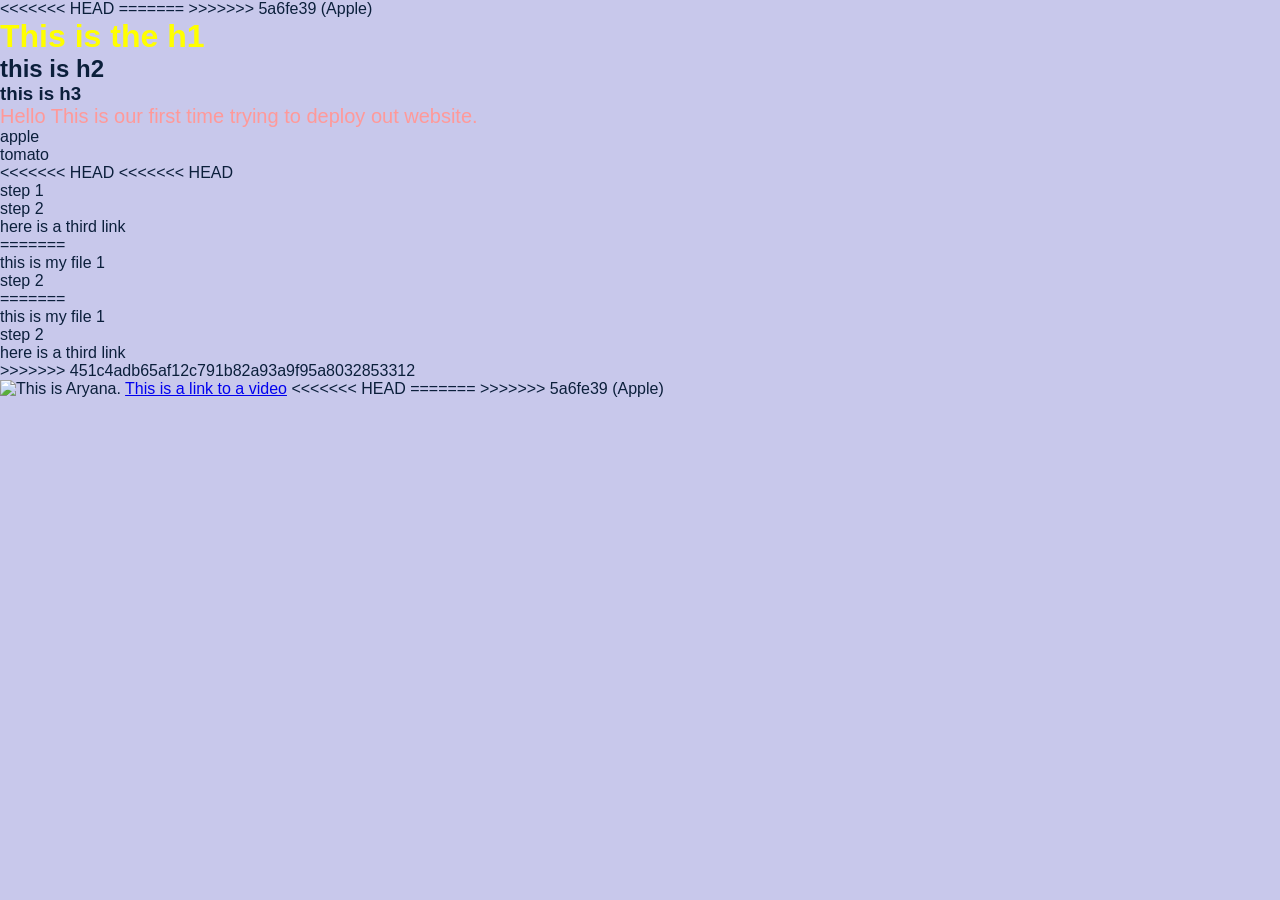
==== index.html @ cd694039 "Merge branch 'index-khatira' of https://github.com/GU-org/web-dev-cohort-2025 into index-khatira" ====
<<<<<<< HEAD
<!DOCTYPE html>
<html lang="en">
<head>
    <meta charset="UTF-8">
    <title>Afghanistan Tourism</title>

    <style>
        * {
            margin: 0;
            padding: 0;
            box-sizing: border-box;
        }

        body {
            font-family: Arial, sans-serif;
            background-color: #F3ECDC;
            color: #0B1F3B;
        }

        /* ---------- NAVBAR ---------- */
        nav {
            position: absolute;
            top: 20px;
            right: 40px;
        }

        nav a {
            color: #FFFFFF;
            text-decoration: none;
            margin-left: 20px;
            font-size: 14px;
        }

        nav a:hover {
            color: #6FD1C7;
        }

        /* ---------- HERO ---------- */
        .hero {
            height: 55vh;
            background: linear-gradient(
                rgba(11, 31, 59, 0.55),
                rgba(11, 31, 59, 0.55)
            ),
            url("images/afghanistan-hero.jpg") center/cover no-repeat;
            display: flex;
            align-items: center;
            justify-content: center;
            text-align: center;
            color: #FFFFFF;
        }

        .hero h1 {
            font-size: 42px;
            margin-bottom: 10px;
        }

        .hero p {
            font-size: 16px;
            max-width: 600px;
            margin: 0 auto 25px;
            color: #F3ECDC;
        }

        .hero a {
            background-color: #1F6AE1;
            color: #FFFFFF;
            padding: 12px 32px;
            border-radius: 6px;
            text-decoration: none;
            font-size: 14px;
        }

        .hero a:hover {
            background-color: #0B1F3B;
        }

        /* ---------- SECTION ---------- */
        section {
            padding: 70px 40px;
            text-align: center;
            background-color: #FFFFFF;
        }

        section h2 {
            font-size: 28px;
            color: #1F6AE1;
            margin-bottom: 10px;
        }

        section p {
            font-size: 14px;
            color: #6B7280;
            margin-bottom: 40px;
        }

        /* ---------- GRID ---------- */
        .grid {
            display: grid;
            grid-template-columns: repeat(auto-fit, minmax(250px, 1fr));
            gap: 25px;
            max-width: 1100px;
            margin: auto;
        }

        .card {
            background-color: #FFFFFF;
            border-radius: 12px;
            overflow: hidden;
            box-shadow: 0 8px 20px rgba(0,0,0,0.08);
        }

        .card img {
            width: 100%;
            height: 180px;
            object-fit: cover;
        }

        .card-content {
            padding: 18px;
            text-align: left;
        }

        .card-content h3 {
            font-size: 18px;
            color: #1F6AE1;
            margin-bottom: 8px;
        }

        .card-content p {
            font-size: 13px;
            color: #6B7280;
            margin-bottom: 15px;
        }

        .card-content a {
            display: inline-block;
            background-color: #2FA36B;
            color: #FFFFFF;
            padding: 8px 16px;
            border-radius: 5px;
            font-size: 13px;
            text-decoration: none;
        }

        .card-content a:hover {
            background-color: #FF6B5A;
        }

        /* ---------- CTA ---------- */
        .cta {
            background: linear-gradient(
                rgba(31, 106, 225, 0.9),
                rgba(31, 106, 225, 0.9)
            ),
            url("images/footer-bg.jpg") center/cover no-repeat;
            padding: 80px 20px;
            text-align: center;
            color: #FFFFFF;
        }

        .cta h2 {
            font-size: 30px;
            margin-bottom: 10px;
        }

        .cta p {
            font-size: 14px;
            margin-bottom: 25px;
            color: #F3ECDC;
        }

        .cta a {
            background-color: #FF6B5A;
            color: #FFFFFF;
            padding: 12px 34px;
            border-radius: 6px;
            text-decoration: none;
            font-size: 14px;
        }

        .cta a:hover {
            background-color: #2FA36B;
        }
    </style>
=======
<html lang="en">
<head>
    <meta charset="UTF-8">
    <meta name="viewport" content="width=device-width, initial-scale=1.0">
    <title>WebDev</title>
    <link rel="stylesheet" href="Style.css"> 
    <style>body{background-color: rgb(200, 200, 235);} </style> 
    
>>>>>>> 5a6fe39 (Apple)
</head>
<body>
    <h1>This is the h1</h1>
    <h2>this is h2</h2>
    <h3>this is h3</h3>
    <p style="color: #ff9999; font-size: 20px;">Hello This is our first time trying to deploy out website.</p>
    
    <ul>
        <li>apple       </li>
        <li>tomato       </li>

    </ul>


    <ol>
<<<<<<< HEAD
<<<<<<< HEAD
        <li>step 1</li>
        <li>step 2</li>
        <li>here is a third link</li>
=======
        <li>this is my file 1</li>
        <li>step 2</li>
=======
        <li>this is my file 1</li>
        <li>step 2</li>
        <li>here is a third link</li>
>>>>>>> 451c4adb65af12c791b82a93a9f95a8032853312

    </ol>

    <img src="IMG/download.jpg" alt="This is Aryana.">

    <a href="https://www.youtube.com/watch?v=o_A2ki_PJy8">This is a link to a video</a>



</body>
<<<<<<< HEAD
</html>
=======
</html>
>>>>>>> 5a6fe39 (Apple)
---- Style.css ----
h1{color: yellow;}
body{background-color: rgb(39, 136, 39);}
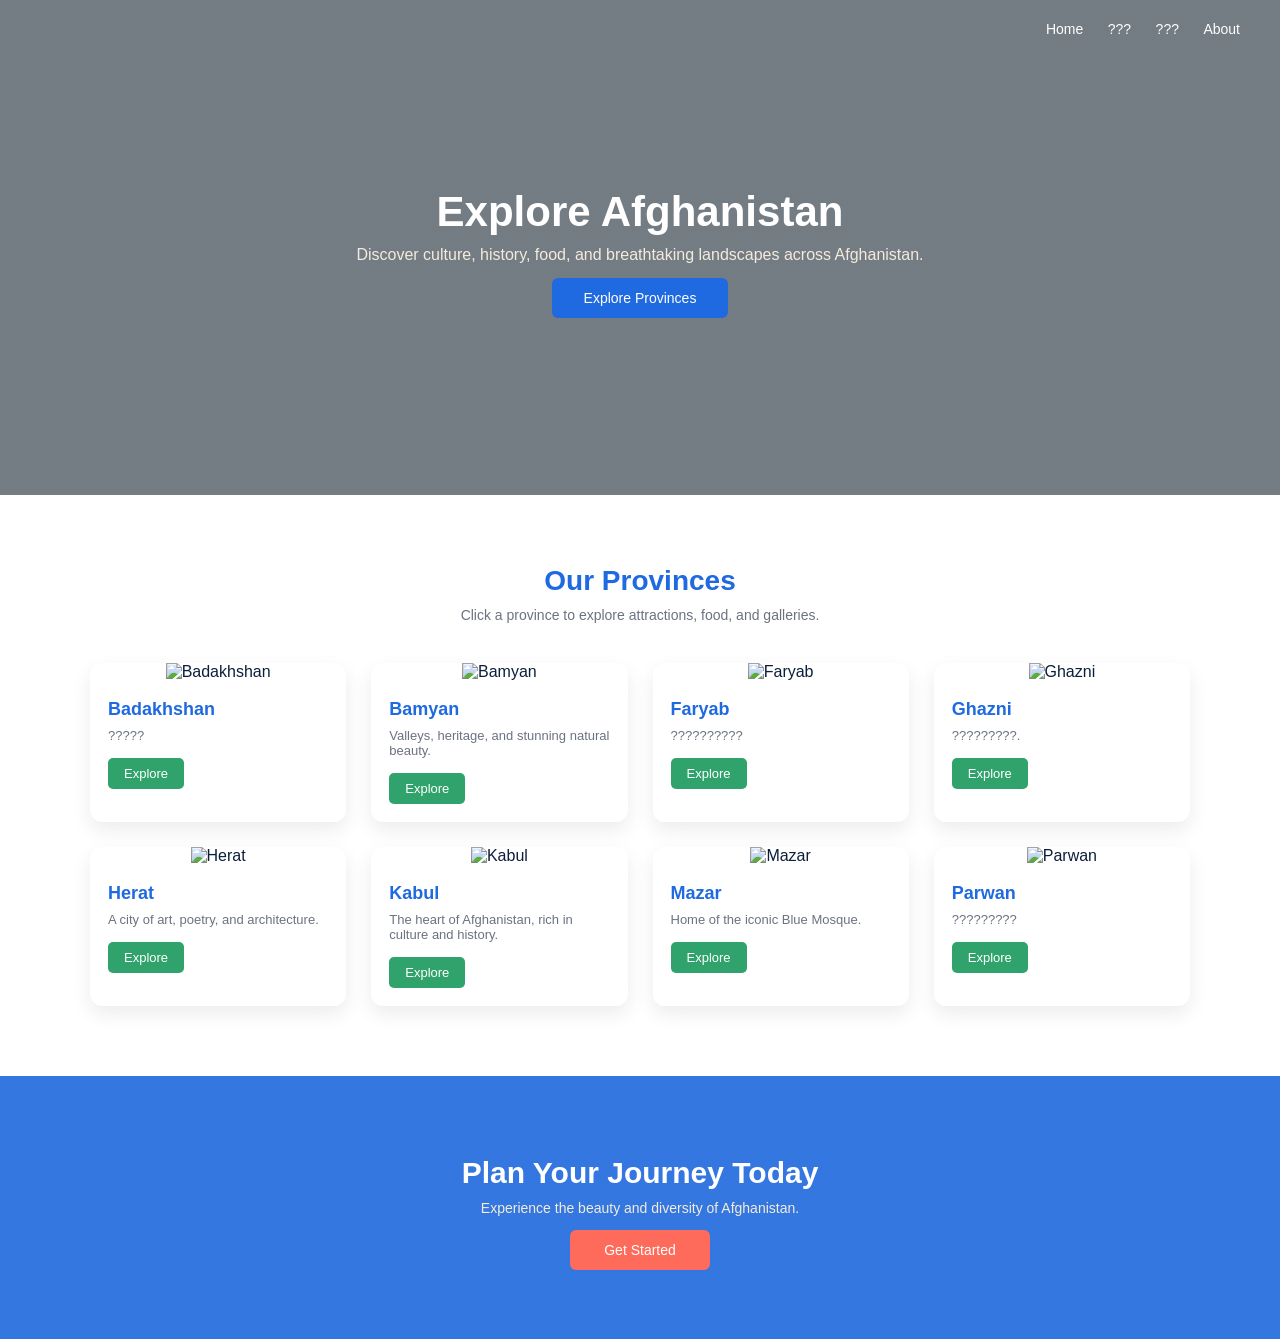
==== commit 1e506dd1: "index" ====
--- a/index.html
+++ b/index.html
@@ -1,4 +1,3 @@
-<<<<<<< HEAD
 <!DOCTYPE html>
 <html lang="en">
 <head>
@@ -184,56 +183,105 @@
             background-color: #2FA36B;
         }
     </style>
-=======
-<html lang="en">
-<head>
-    <meta charset="UTF-8">
-    <meta name="viewport" content="width=device-width, initial-scale=1.0">
-    <title>WebDev</title>
-    <link rel="stylesheet" href="Style.css"> 
-    <style>body{background-color: rgb(200, 200, 235);} </style> 
-    
->>>>>>> 5a6fe39 (Apple)
 </head>
 <body>
-    <h1>This is the h1</h1>
-    <h2>this is h2</h2>
-    <h3>this is h3</h3>
-    <p style="color: #ff9999; font-size: 20px;">Hello This is our first time trying to deploy out website.</p>
-    
-    <ul>
-        <li>apple       </li>
-        <li>tomato       </li>
-
-    </ul>
-
-
-    <ol>
-<<<<<<< HEAD
-<<<<<<< HEAD
-        <li>step 1</li>
-        <li>step 2</li>
-        <li>here is a third link</li>
-=======
-        <li>this is my file 1</li>
-        <li>step 2</li>
-=======
-        <li>this is my file 1</li>
-        <li>step 2</li>
-        <li>here is a third link</li>
->>>>>>> 451c4adb65af12c791b82a93a9f95a8032853312
-
-    </ol>
-
-    <img src="IMG/download.jpg" alt="This is Aryana.">
-
-    <a href="https://www.youtube.com/watch?v=o_A2ki_PJy8">This is a link to a video</a>
-
-
+
+    <!-- NAVBAR -->
+    <nav>
+        <a href="index.html">Home</a>
+        <a href="">???</a>
+        <a href="">???</a>
+        <a href="about.html">About</a>
+    </nav>
+
+    <!-- HERO -->
+    <div class="hero">
+        <div>
+            <h1>Explore Afghanistan</h1>
+            <p>Discover culture, history, food, and breathtaking landscapes across Afghanistan.</p>
+            <a href="#Provinces">Explore Provinces</a>
+        </div>
+    </div>
+
+    <!-- PROVINCES -->
+    <section id="Provinces">
+        <h2>Our Provinces</h2>
+        <p>Click a province to explore attractions, food, and galleries.</p>
+
+        <div class="grid">
+            <div class="card">
+                <img src="images/badakhshan.jpg" alt="Badakhshan">
+                <div class="card-content">
+                    <h3>Badakhshan</h3>
+                    <p> ????? </p>
+                    <a href="Badakhshan/index.html">Explore</a>
+                </div>
+            </div>    
+            <div class="card">
+                <img src="images/bamyan.webp" alt="Bamyan">
+                <div class="card-content">
+                    <h3>Bamyan</h3>
+                    <p>Valleys, heritage, and stunning natural beauty.</p>
+                    <a href="Bamyan/index.html">Explore</a>
+                </div>
+            </div>
+            <div class="card">
+                <img src="images/faryab.jpg" alt="Faryab">
+                <div class="card-content">
+                    <h3>Faryab</h3>
+                    <p>??????????</p>
+                    <a href="Faryab/index.html">Explore</a>
+                </div>
+            </div>
+             <div class="card">
+                <img src="images/ghazni.jpg" alt="Ghazni">
+                <div class="card-content">
+                    <h3>Ghazni</h3>
+                    <p>?????????.</p>
+                    <a href="Ghazni/index.html">Explore</a>
+                </div>
+            </div>           
+            <div class="card">
+                <img src="images/herat.jpg" alt="Herat">
+                <div class="card-content">
+                    <h3>Herat</h3>
+                    <p>A city of art, poetry, and architecture.</p>
+                    <a href="herat/home.html">Explore</a>
+                </div>
+            </div>
+            <div class="card">
+                <img src="images/kabul.jpg" alt="Kabul">
+                <div class="card-content">
+                    <h3>Kabul</h3>
+                    <p>The heart of Afghanistan, rich in culture and history.</p>
+                    <a href="kabul/home.html">Explore</a>
+                </div>
+            </div>
+            <div class="card">
+                <img src="images/mazar.jpg" alt="Mazar">
+                <div class="card-content">
+                    <h3>Mazar</h3>
+                    <p>Home of the iconic Blue Mosque.</p>
+                    <a href="mazar/home.html">Explore</a>
+                </div>
+            </div>
+            <div class="card">
+                <img src="images/parwan.jpg" alt="Parwan">
+                <div class="card-content">
+                    <h3>Parwan</h3>
+                    <p>?????????</p>
+                    <a href="Parwan/index.html">Explore</a>
+                </div>
+            </div>
+        </div>
+    </section>
+
+    <!-- CTA -->
+    <div class="cta">
+        <h2>Plan Your Journey Today</h2>
+        <p>Experience the beauty and diversity of Afghanistan.</p>
+        <a href="#Provinces">Get Started</a>
+    </div>
 
 </body>
-<<<<<<< HEAD
-</html>
-=======
-</html>
->>>>>>> 5a6fe39 (Apple)
+</html>
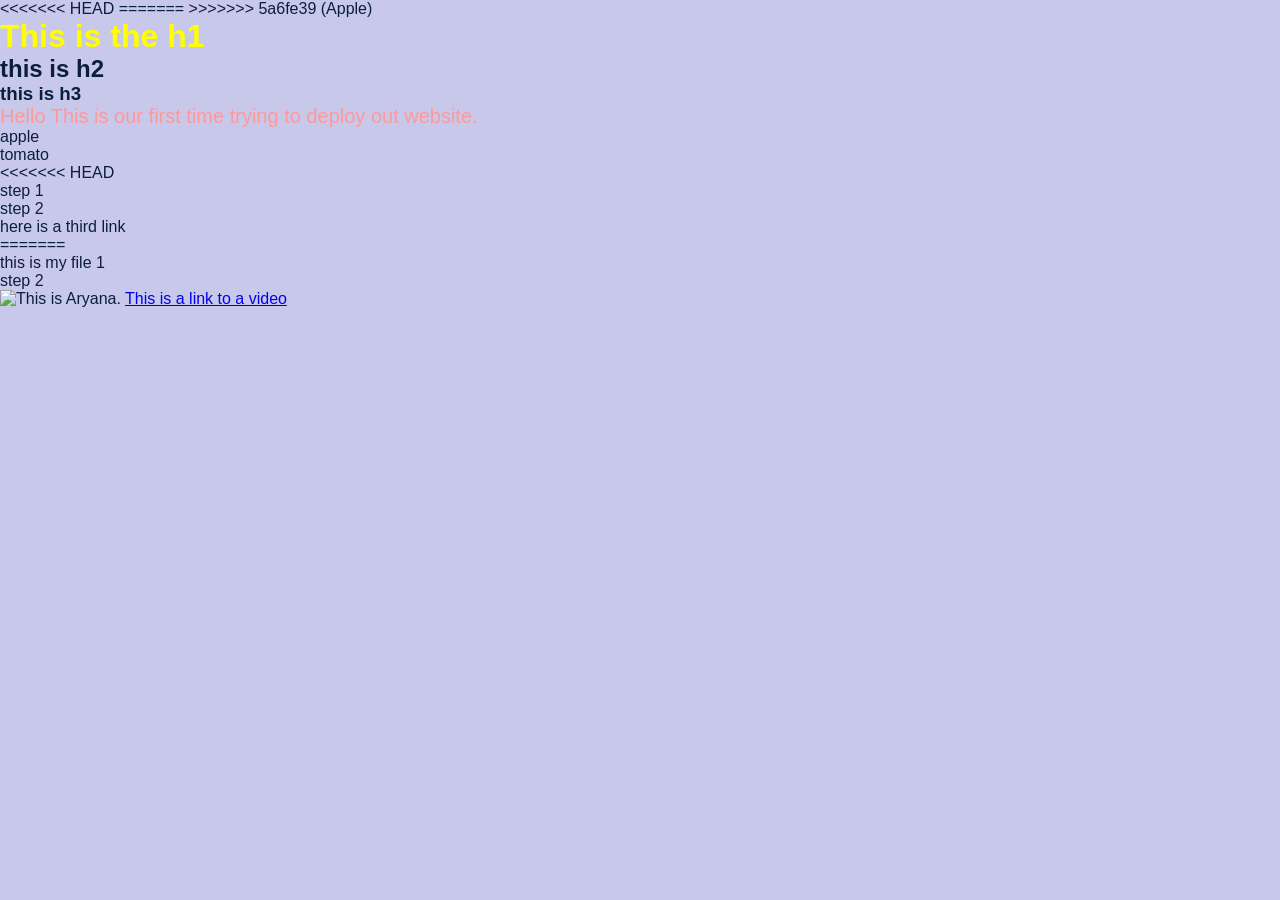
==== commit f040ade7: "Merge branch 'index-khatira' of https://github.com/GU-org/web-dev-cohort-2025 into index-khatira" ====
--- a/index.html
+++ b/index.html
@@ -1,3 +1,4 @@
+<<<<<<< HEAD
 <!DOCTYPE html>
 <html lang="en">
 <head>
@@ -183,105 +184,46 @@
             background-color: #2FA36B;
         }
     </style>
+=======
+<html lang="en">
+<head>
+    <meta charset="UTF-8">
+    <meta name="viewport" content="width=device-width, initial-scale=1.0">
+    <title>WebDev</title>
+    <link rel="stylesheet" href="Style.css"> 
+    <style>body{background-color: rgb(200, 200, 235);} </style> 
+    
+>>>>>>> 5a6fe39 (Apple)
 </head>
 <body>
-
-    <!-- NAVBAR -->
-    <nav>
-        <a href="index.html">Home</a>
-        <a href="">???</a>
-        <a href="">???</a>
-        <a href="about.html">About</a>
-    </nav>
-
-    <!-- HERO -->
-    <div class="hero">
-        <div>
-            <h1>Explore Afghanistan</h1>
-            <p>Discover culture, history, food, and breathtaking landscapes across Afghanistan.</p>
-            <a href="#Provinces">Explore Provinces</a>
-        </div>
-    </div>
-
-    <!-- PROVINCES -->
-    <section id="Provinces">
-        <h2>Our Provinces</h2>
-        <p>Click a province to explore attractions, food, and galleries.</p>
-
-        <div class="grid">
-            <div class="card">
-                <img src="images/badakhshan.jpg" alt="Badakhshan">
-                <div class="card-content">
-                    <h3>Badakhshan</h3>
-                    <p> ????? </p>
-                    <a href="Badakhshan/index.html">Explore</a>
-                </div>
-            </div>    
-            <div class="card">
-                <img src="images/bamyan.webp" alt="Bamyan">
-                <div class="card-content">
-                    <h3>Bamyan</h3>
-                    <p>Valleys, heritage, and stunning natural beauty.</p>
-                    <a href="Bamyan/index.html">Explore</a>
-                </div>
-            </div>
-            <div class="card">
-                <img src="images/faryab.jpg" alt="Faryab">
-                <div class="card-content">
-                    <h3>Faryab</h3>
-                    <p>??????????</p>
-                    <a href="Faryab/index.html">Explore</a>
-                </div>
-            </div>
-             <div class="card">
-                <img src="images/ghazni.jpg" alt="Ghazni">
-                <div class="card-content">
-                    <h3>Ghazni</h3>
-                    <p>?????????.</p>
-                    <a href="Ghazni/index.html">Explore</a>
-                </div>
-            </div>           
-            <div class="card">
-                <img src="images/herat.jpg" alt="Herat">
-                <div class="card-content">
-                    <h3>Herat</h3>
-                    <p>A city of art, poetry, and architecture.</p>
-                    <a href="herat/home.html">Explore</a>
-                </div>
-            </div>
-            <div class="card">
-                <img src="images/kabul.jpg" alt="Kabul">
-                <div class="card-content">
-                    <h3>Kabul</h3>
-                    <p>The heart of Afghanistan, rich in culture and history.</p>
-                    <a href="kabul/home.html">Explore</a>
-                </div>
-            </div>
-            <div class="card">
-                <img src="images/mazar.jpg" alt="Mazar">
-                <div class="card-content">
-                    <h3>Mazar</h3>
-                    <p>Home of the iconic Blue Mosque.</p>
-                    <a href="mazar/home.html">Explore</a>
-                </div>
-            </div>
-            <div class="card">
-                <img src="images/parwan.jpg" alt="Parwan">
-                <div class="card-content">
-                    <h3>Parwan</h3>
-                    <p>?????????</p>
-                    <a href="Parwan/index.html">Explore</a>
-                </div>
-            </div>
-        </div>
-    </section>
-
-    <!-- CTA -->
-    <div class="cta">
-        <h2>Plan Your Journey Today</h2>
-        <p>Experience the beauty and diversity of Afghanistan.</p>
-        <a href="#Provinces">Get Started</a>
-    </div>
+    <h1>This is the h1</h1>
+    <h2>this is h2</h2>
+    <h3>this is h3</h3>
+    <p style="color: #ff9999; font-size: 20px;">Hello This is our first time trying to deploy out website.</p>
+    
+    <ul>
+        <li>apple       </li>
+        <li>tomato       </li>
+
+    </ul>
+
+
+    <ol>
+<<<<<<< HEAD
+        <li>step 1</li>
+        <li>step 2</li>
+        <li>here is a third link</li>
+=======
+        <li>this is my file 1</li>
+        <li>step 2</li>
+
+    </ol>
+
+    <img src="IMG/download.jpg" alt="This is Aryana.">
+
+    <a href="https://www.youtube.com/watch?v=o_A2ki_PJy8">This is a link to a video</a>
+
+
 
 </body>
 </html>
--- a/Style.css
+++ b/Style.css
@@ -0,0 +1,2 @@
+h1{color: yellow;}
+body{background-color: rgb(39, 136, 39);}
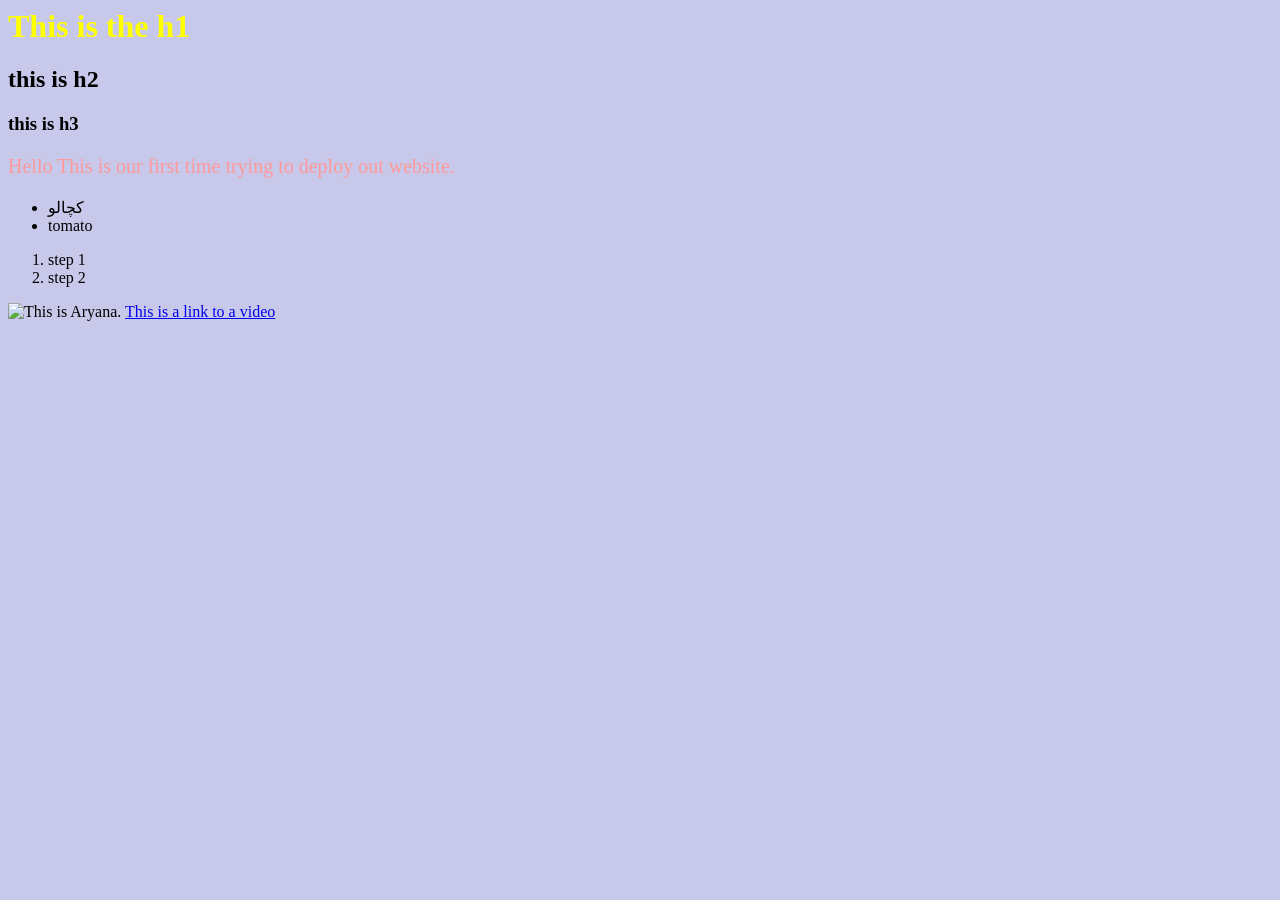
==== commit a3f15ad3: "Merge branch 'main' of https://github.com/frozanhadi200223-crypto/web-dev-cohort-2025 into parwan-fo" ====
--- a/index.html
+++ b/index.html
@@ -1,190 +1,3 @@
-<<<<<<< HEAD
-<!DOCTYPE html>
-<html lang="en">
-<head>
-    <meta charset="UTF-8">
-    <title>Afghanistan Tourism</title>
-
-    <style>
-        * {
-            margin: 0;
-            padding: 0;
-            box-sizing: border-box;
-        }
-
-        body {
-            font-family: Arial, sans-serif;
-            background-color: #F3ECDC;
-            color: #0B1F3B;
-        }
-
-        /* ---------- NAVBAR ---------- */
-        nav {
-            position: absolute;
-            top: 20px;
-            right: 40px;
-        }
-
-        nav a {
-            color: #FFFFFF;
-            text-decoration: none;
-            margin-left: 20px;
-            font-size: 14px;
-        }
-
-        nav a:hover {
-            color: #6FD1C7;
-        }
-
-        /* ---------- HERO ---------- */
-        .hero {
-            height: 55vh;
-            background: linear-gradient(
-                rgba(11, 31, 59, 0.55),
-                rgba(11, 31, 59, 0.55)
-            ),
-            url("images/afghanistan-hero.jpg") center/cover no-repeat;
-            display: flex;
-            align-items: center;
-            justify-content: center;
-            text-align: center;
-            color: #FFFFFF;
-        }
-
-        .hero h1 {
-            font-size: 42px;
-            margin-bottom: 10px;
-        }
-
-        .hero p {
-            font-size: 16px;
-            max-width: 600px;
-            margin: 0 auto 25px;
-            color: #F3ECDC;
-        }
-
-        .hero a {
-            background-color: #1F6AE1;
-            color: #FFFFFF;
-            padding: 12px 32px;
-            border-radius: 6px;
-            text-decoration: none;
-            font-size: 14px;
-        }
-
-        .hero a:hover {
-            background-color: #0B1F3B;
-        }
-
-        /* ---------- SECTION ---------- */
-        section {
-            padding: 70px 40px;
-            text-align: center;
-            background-color: #FFFFFF;
-        }
-
-        section h2 {
-            font-size: 28px;
-            color: #1F6AE1;
-            margin-bottom: 10px;
-        }
-
-        section p {
-            font-size: 14px;
-            color: #6B7280;
-            margin-bottom: 40px;
-        }
-
-        /* ---------- GRID ---------- */
-        .grid {
-            display: grid;
-            grid-template-columns: repeat(auto-fit, minmax(250px, 1fr));
-            gap: 25px;
-            max-width: 1100px;
-            margin: auto;
-        }
-
-        .card {
-            background-color: #FFFFFF;
-            border-radius: 12px;
-            overflow: hidden;
-            box-shadow: 0 8px 20px rgba(0,0,0,0.08);
-        }
-
-        .card img {
-            width: 100%;
-            height: 180px;
-            object-fit: cover;
-        }
-
-        .card-content {
-            padding: 18px;
-            text-align: left;
-        }
-
-        .card-content h3 {
-            font-size: 18px;
-            color: #1F6AE1;
-            margin-bottom: 8px;
-        }
-
-        .card-content p {
-            font-size: 13px;
-            color: #6B7280;
-            margin-bottom: 15px;
-        }
-
-        .card-content a {
-            display: inline-block;
-            background-color: #2FA36B;
-            color: #FFFFFF;
-            padding: 8px 16px;
-            border-radius: 5px;
-            font-size: 13px;
-            text-decoration: none;
-        }
-
-        .card-content a:hover {
-            background-color: #FF6B5A;
-        }
-
-        /* ---------- CTA ---------- */
-        .cta {
-            background: linear-gradient(
-                rgba(31, 106, 225, 0.9),
-                rgba(31, 106, 225, 0.9)
-            ),
-            url("images/footer-bg.jpg") center/cover no-repeat;
-            padding: 80px 20px;
-            text-align: center;
-            color: #FFFFFF;
-        }
-
-        .cta h2 {
-            font-size: 30px;
-            margin-bottom: 10px;
-        }
-
-        .cta p {
-            font-size: 14px;
-            margin-bottom: 25px;
-            color: #F3ECDC;
-        }
-
-        .cta a {
-            background-color: #FF6B5A;
-            color: #FFFFFF;
-            padding: 12px 34px;
-            border-radius: 6px;
-            text-decoration: none;
-            font-size: 14px;
-        }
-
-        .cta a:hover {
-            background-color: #2FA36B;
-        }
-    </style>
-=======
 <html lang="en">
 <head>
     <meta charset="UTF-8">
@@ -193,7 +6,6 @@
     <link rel="stylesheet" href="Style.css"> 
     <style>body{background-color: rgb(200, 200, 235);} </style> 
     
->>>>>>> 5a6fe39 (Apple)
 </head>
 <body>
     <h1>This is the h1</h1>
@@ -202,19 +14,14 @@
     <p style="color: #ff9999; font-size: 20px;">Hello This is our first time trying to deploy out website.</p>
     
     <ul>
-        <li>apple       </li>
+        <li>کچالو       </li>
         <li>tomato       </li>
 
     </ul>
 
 
     <ol>
-<<<<<<< HEAD
         <li>step 1</li>
-        <li>step 2</li>
-        <li>here is a third link</li>
-=======
-        <li>this is my file 1</li>
         <li>step 2</li>
 
     </ol>
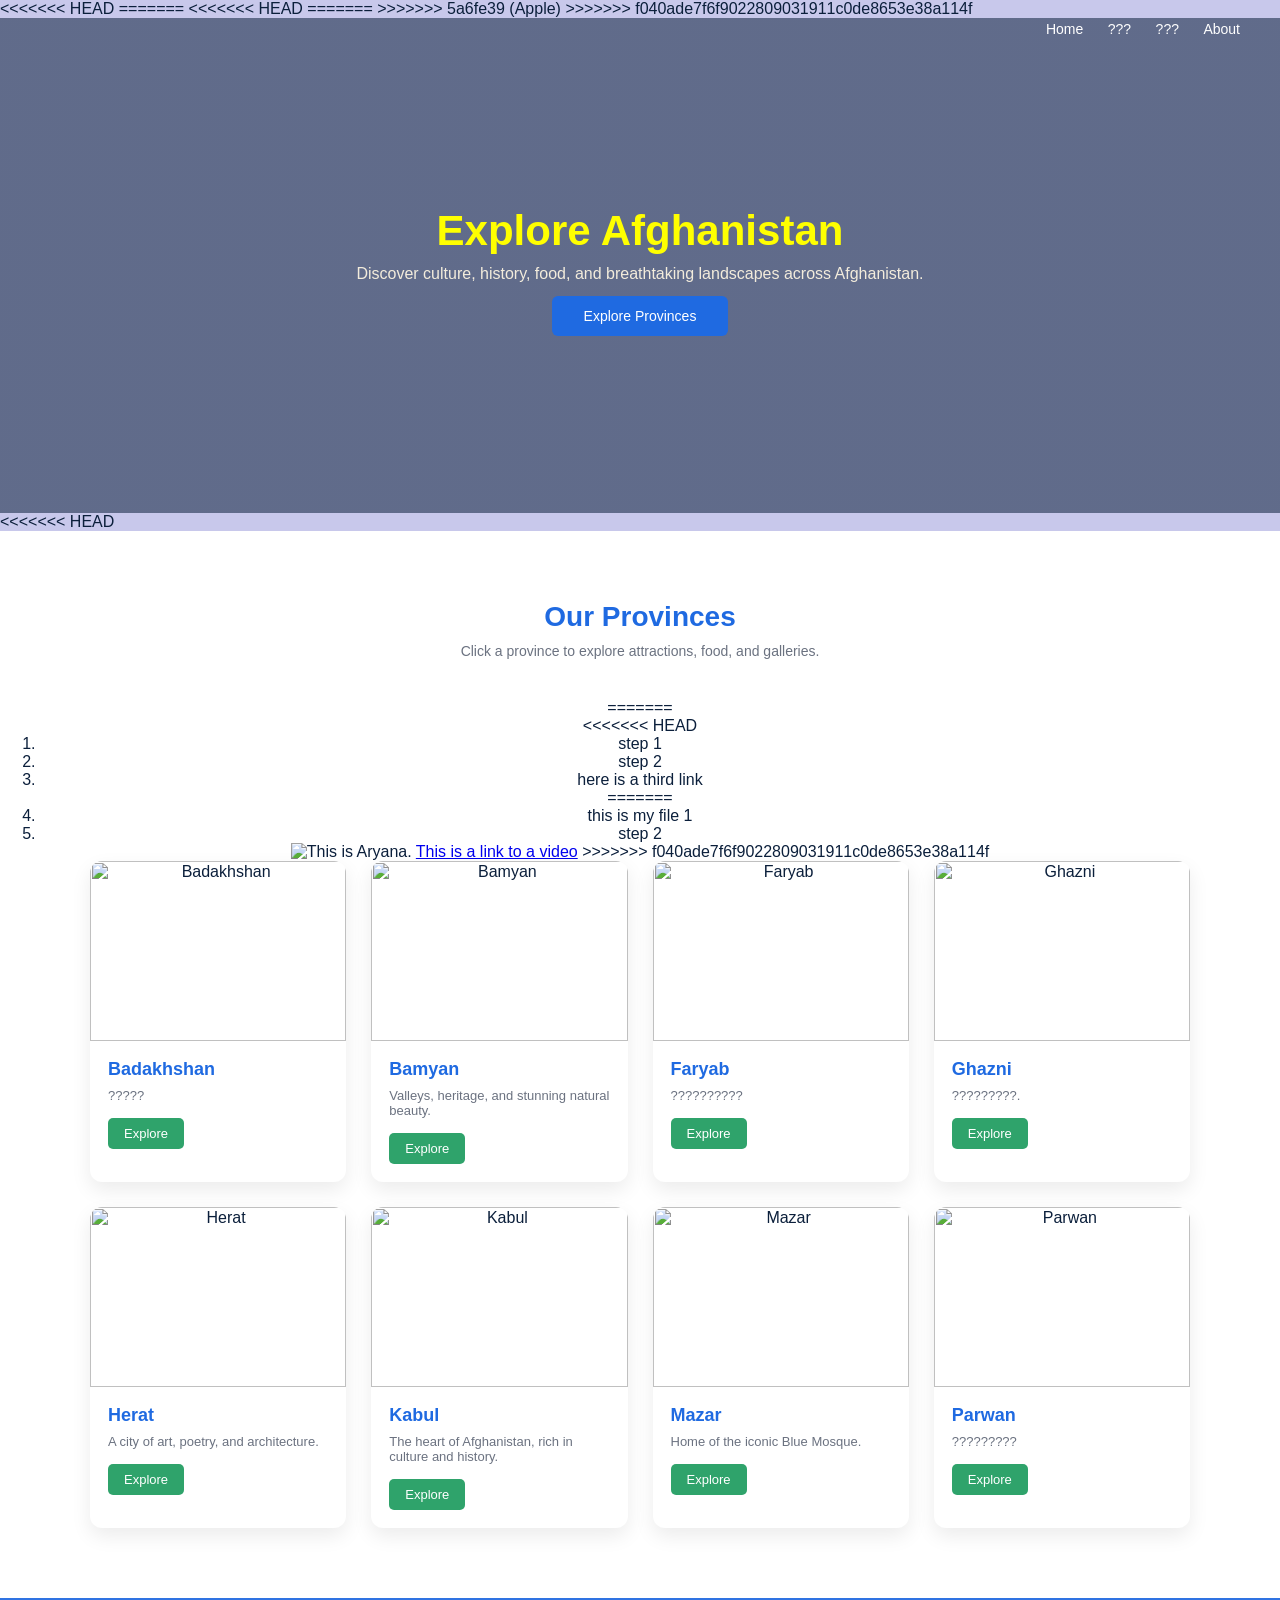
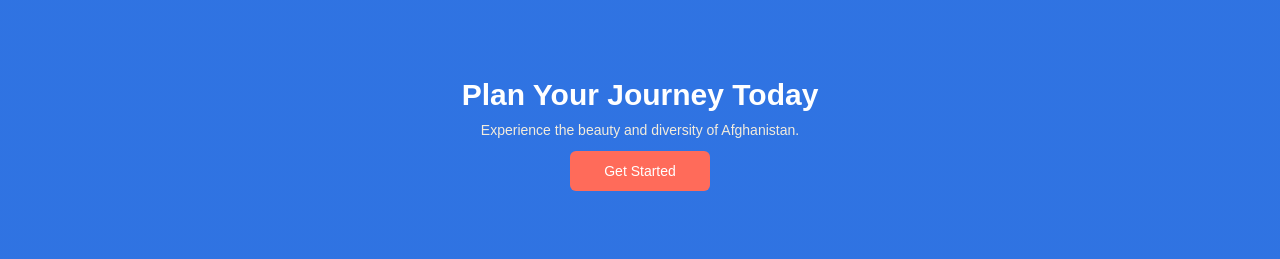
==== commit b0ad7358: "Merge branch 'index-khatira' of https://github.com/GU-org/web-dev-cohort-2025 into index-khatira" ====
--- a/index.html
+++ b/index.html
@@ -1,3 +1,377 @@
+<<<<<<< HEAD
+<!DOCTYPE html>
+<html lang="en">
+<head>
+    <meta charset="UTF-8">
+    <title>Afghanistan Tourism</title>
+
+    <style>
+        * {
+            margin: 0;
+            padding: 0;
+            box-sizing: border-box;
+        }
+
+        body {
+            font-family: Arial, sans-serif;
+            background-color: #F3ECDC;
+            color: #0B1F3B;
+        }
+
+        /* ---------- NAVBAR ---------- */
+        nav {
+            position: absolute;
+            top: 20px;
+            right: 40px;
+        }
+
+        nav a {
+            color: #FFFFFF;
+            text-decoration: none;
+            margin-left: 20px;
+            font-size: 14px;
+        }
+
+        nav a:hover {
+            color: #6FD1C7;
+        }
+
+        /* ---------- HERO ---------- */
+        .hero {
+            height: 55vh;
+            background: linear-gradient(
+                rgba(11, 31, 59, 0.55),
+                rgba(11, 31, 59, 0.55)
+            ),
+            url("images/afghanistan-hero.jpg") center/cover no-repeat;
+            display: flex;
+            align-items: center;
+            justify-content: center;
+            text-align: center;
+            color: #FFFFFF;
+        }
+
+        .hero h1 {
+            font-size: 42px;
+            margin-bottom: 10px;
+        }
+
+        .hero p {
+            font-size: 16px;
+            max-width: 600px;
+            margin: 0 auto 25px;
+            color: #F3ECDC;
+        }
+
+        .hero a {
+            background-color: #1F6AE1;
+            color: #FFFFFF;
+            padding: 12px 32px;
+            border-radius: 6px;
+            text-decoration: none;
+            font-size: 14px;
+        }
+
+        .hero a:hover {
+            background-color: #0B1F3B;
+        }
+
+        /* ---------- SECTION ---------- */
+        section {
+            padding: 70px 40px;
+            text-align: center;
+            background-color: #FFFFFF;
+        }
+
+        section h2 {
+            font-size: 28px;
+            color: #1F6AE1;
+            margin-bottom: 10px;
+        }
+
+        section p {
+            font-size: 14px;
+            color: #6B7280;
+            margin-bottom: 40px;
+        }
+
+        /* ---------- GRID ---------- */
+        .grid {
+            display: grid;
+            grid-template-columns: repeat(auto-fit, minmax(250px, 1fr));
+            gap: 25px;
+            max-width: 1100px;
+            margin: auto;
+        }
+
+        .card {
+            background-color: #FFFFFF;
+            border-radius: 12px;
+            overflow: hidden;
+            box-shadow: 0 8px 20px rgba(0,0,0,0.08);
+        }
+
+        .card img {
+            width: 100%;
+            height: 180px;
+            object-fit: cover;
+        }
+
+        .card-content {
+            padding: 18px;
+            text-align: left;
+        }
+
+        .card-content h3 {
+            font-size: 18px;
+            color: #1F6AE1;
+            margin-bottom: 8px;
+        }
+
+        .card-content p {
+            font-size: 13px;
+            color: #6B7280;
+            margin-bottom: 15px;
+        }
+
+        .card-content a {
+            display: inline-block;
+            background-color: #2FA36B;
+            color: #FFFFFF;
+            padding: 8px 16px;
+            border-radius: 5px;
+            font-size: 13px;
+            text-decoration: none;
+        }
+
+        .card-content a:hover {
+            background-color: #FF6B5A;
+        }
+
+        /* ---------- CTA ---------- */
+        .cta {
+            background: linear-gradient(
+                rgba(31, 106, 225, 0.9),
+                rgba(31, 106, 225, 0.9)
+            ),
+            url("images/footer-bg.jpg") center/cover no-repeat;
+            padding: 80px 20px;
+            text-align: center;
+            color: #FFFFFF;
+        }
+
+        .cta h2 {
+            font-size: 30px;
+            margin-bottom: 10px;
+        }
+
+        .cta p {
+            font-size: 14px;
+            margin-bottom: 25px;
+            color: #F3ECDC;
+        }
+
+        .cta a {
+            background-color: #FF6B5A;
+            color: #FFFFFF;
+            padding: 12px 34px;
+            border-radius: 6px;
+            text-decoration: none;
+            font-size: 14px;
+        }
+
+        .cta a:hover {
+            background-color: #2FA36B;
+        }
+    </style>
+=======
+<<<<<<< HEAD
+<!DOCTYPE html>
+<html lang="en">
+<head>
+    <meta charset="UTF-8">
+    <title>Afghanistan Tourism</title>
+
+    <style>
+        * {
+            margin: 0;
+            padding: 0;
+            box-sizing: border-box;
+        }
+
+        body {
+            font-family: Arial, sans-serif;
+            background-color: #F3ECDC;
+            color: #0B1F3B;
+        }
+
+        /* ---------- NAVBAR ---------- */
+        nav {
+            position: absolute;
+            top: 20px;
+            right: 40px;
+        }
+
+        nav a {
+            color: #FFFFFF;
+            text-decoration: none;
+            margin-left: 20px;
+            font-size: 14px;
+        }
+
+        nav a:hover {
+            color: #6FD1C7;
+        }
+
+        /* ---------- HERO ---------- */
+        .hero {
+            height: 55vh;
+            background: linear-gradient(
+                rgba(11, 31, 59, 0.55),
+                rgba(11, 31, 59, 0.55)
+            ),
+            url("images/afghanistan-hero.jpg") center/cover no-repeat;
+            display: flex;
+            align-items: center;
+            justify-content: center;
+            text-align: center;
+            color: #FFFFFF;
+        }
+
+        .hero h1 {
+            font-size: 42px;
+            margin-bottom: 10px;
+        }
+
+        .hero p {
+            font-size: 16px;
+            max-width: 600px;
+            margin: 0 auto 25px;
+            color: #F3ECDC;
+        }
+
+        .hero a {
+            background-color: #1F6AE1;
+            color: #FFFFFF;
+            padding: 12px 32px;
+            border-radius: 6px;
+            text-decoration: none;
+            font-size: 14px;
+        }
+
+        .hero a:hover {
+            background-color: #0B1F3B;
+        }
+
+        /* ---------- SECTION ---------- */
+        section {
+            padding: 70px 40px;
+            text-align: center;
+            background-color: #FFFFFF;
+        }
+
+        section h2 {
+            font-size: 28px;
+            color: #1F6AE1;
+            margin-bottom: 10px;
+        }
+
+        section p {
+            font-size: 14px;
+            color: #6B7280;
+            margin-bottom: 40px;
+        }
+
+        /* ---------- GRID ---------- */
+        .grid {
+            display: grid;
+            grid-template-columns: repeat(auto-fit, minmax(250px, 1fr));
+            gap: 25px;
+            max-width: 1100px;
+            margin: auto;
+        }
+
+        .card {
+            background-color: #FFFFFF;
+            border-radius: 12px;
+            overflow: hidden;
+            box-shadow: 0 8px 20px rgba(0,0,0,0.08);
+        }
+
+        .card img {
+            width: 100%;
+            height: 180px;
+            object-fit: cover;
+        }
+
+        .card-content {
+            padding: 18px;
+            text-align: left;
+        }
+
+        .card-content h3 {
+            font-size: 18px;
+            color: #1F6AE1;
+            margin-bottom: 8px;
+        }
+
+        .card-content p {
+            font-size: 13px;
+            color: #6B7280;
+            margin-bottom: 15px;
+        }
+
+        .card-content a {
+            display: inline-block;
+            background-color: #2FA36B;
+            color: #FFFFFF;
+            padding: 8px 16px;
+            border-radius: 5px;
+            font-size: 13px;
+            text-decoration: none;
+        }
+
+        .card-content a:hover {
+            background-color: #FF6B5A;
+        }
+
+        /* ---------- CTA ---------- */
+        .cta {
+            background: linear-gradient(
+                rgba(31, 106, 225, 0.9),
+                rgba(31, 106, 225, 0.9)
+            ),
+            url("images/footer-bg.jpg") center/cover no-repeat;
+            padding: 80px 20px;
+            text-align: center;
+            color: #FFFFFF;
+        }
+
+        .cta h2 {
+            font-size: 30px;
+            margin-bottom: 10px;
+        }
+
+        .cta p {
+            font-size: 14px;
+            margin-bottom: 25px;
+            color: #F3ECDC;
+        }
+
+        .cta a {
+            background-color: #FF6B5A;
+            color: #FFFFFF;
+            padding: 12px 34px;
+            border-radius: 6px;
+            text-decoration: none;
+            font-size: 14px;
+        }
+
+        .cta a:hover {
+            background-color: #2FA36B;
+        }
+    </style>
+=======
 <html lang="en">
 <head>
     <meta charset="UTF-8">
@@ -6,31 +380,124 @@
     <link rel="stylesheet" href="Style.css"> 
     <style>body{background-color: rgb(200, 200, 235);} </style> 
     
+>>>>>>> 5a6fe39 (Apple)
+>>>>>>> f040ade7f6f9022809031911c0de8653e38a114f
 </head>
 <body>
-    <h1>This is the h1</h1>
-    <h2>this is h2</h2>
-    <h3>this is h3</h3>
-    <p style="color: #ff9999; font-size: 20px;">Hello This is our first time trying to deploy out website.</p>
-    
-    <ul>
-        <li>کچالو       </li>
-        <li>tomato       </li>
-
-    </ul>
-
-
+
+    <!-- NAVBAR -->
+    <nav>
+        <a href="index.html">Home</a>
+        <a href="">???</a>
+        <a href="">???</a>
+        <a href="about.html">About</a>
+    </nav>
+
+    <!-- HERO -->
+    <div class="hero">
+        <div>
+            <h1>Explore Afghanistan</h1>
+            <p>Discover culture, history, food, and breathtaking landscapes across Afghanistan.</p>
+            <a href="#Provinces">Explore Provinces</a>
+        </div>
+    </div>
+
+<<<<<<< HEAD
+    <!-- PROVINCES -->
+    <section id="Provinces">
+        <h2>Our Provinces</h2>
+        <p>Click a province to explore attractions, food, and galleries.</p>
+=======
     <ol>
+<<<<<<< HEAD
         <li>step 1</li>
         <li>step 2</li>
+        <li>here is a third link</li>
+=======
+        <li>this is my file 1</li>
+        <li>step 2</li>
 
     </ol>
 
     <img src="IMG/download.jpg" alt="This is Aryana.">
 
     <a href="https://www.youtube.com/watch?v=o_A2ki_PJy8">This is a link to a video</a>
-
-
+>>>>>>> f040ade7f6f9022809031911c0de8653e38a114f
+
+        <div class="grid">
+            <div class="card">
+                <img src="images/badakhshan.jpg" alt="Badakhshan">
+                <div class="card-content">
+                    <h3>Badakhshan</h3>
+                    <p> ????? </p>
+                    <a href="Badakhshan/index.html">Explore</a>
+                </div>
+            </div>    
+            <div class="card">
+                <img src="images/bamyan.webp" alt="Bamyan">
+                <div class="card-content">
+                    <h3>Bamyan</h3>
+                    <p>Valleys, heritage, and stunning natural beauty.</p>
+                    <a href="Bamyan/index.html">Explore</a>
+                </div>
+            </div>
+            <div class="card">
+                <img src="images/faryab.jpg" alt="Faryab">
+                <div class="card-content">
+                    <h3>Faryab</h3>
+                    <p>??????????</p>
+                    <a href="Faryab/index.html">Explore</a>
+                </div>
+            </div>
+             <div class="card">
+                <img src="images/ghazni.jpg" alt="Ghazni">
+                <div class="card-content">
+                    <h3>Ghazni</h3>
+                    <p>?????????.</p>
+                    <a href="Ghazni/index.html">Explore</a>
+                </div>
+            </div>           
+            <div class="card">
+                <img src="images/herat.jpg" alt="Herat">
+                <div class="card-content">
+                    <h3>Herat</h3>
+                    <p>A city of art, poetry, and architecture.</p>
+                    <a href="herat/home.html">Explore</a>
+                </div>
+            </div>
+            <div class="card">
+                <img src="images/kabul.jpg" alt="Kabul">
+                <div class="card-content">
+                    <h3>Kabul</h3>
+                    <p>The heart of Afghanistan, rich in culture and history.</p>
+                    <a href="kabul/home.html">Explore</a>
+                </div>
+            </div>
+            <div class="card">
+                <img src="images/mazar.jpg" alt="Mazar">
+                <div class="card-content">
+                    <h3>Mazar</h3>
+                    <p>Home of the iconic Blue Mosque.</p>
+                    <a href="mazar/home.html">Explore</a>
+                </div>
+            </div>
+            <div class="card">
+                <img src="images/parwan.jpg" alt="Parwan">
+                <div class="card-content">
+                    <h3>Parwan</h3>
+                    <p>?????????</p>
+                    <a href="Parwan/index.html">Explore</a>
+                </div>
+            </div>
+        </div>
+    </section>
+
+    <!-- CTA -->
+    <div class="cta">
+        <h2>Plan Your Journey Today</h2>
+        <p>Experience the beauty and diversity of Afghanistan.</p>
+        <a href="#Provinces">Get Started</a>
+    </div>
 
 </body>
 </html>
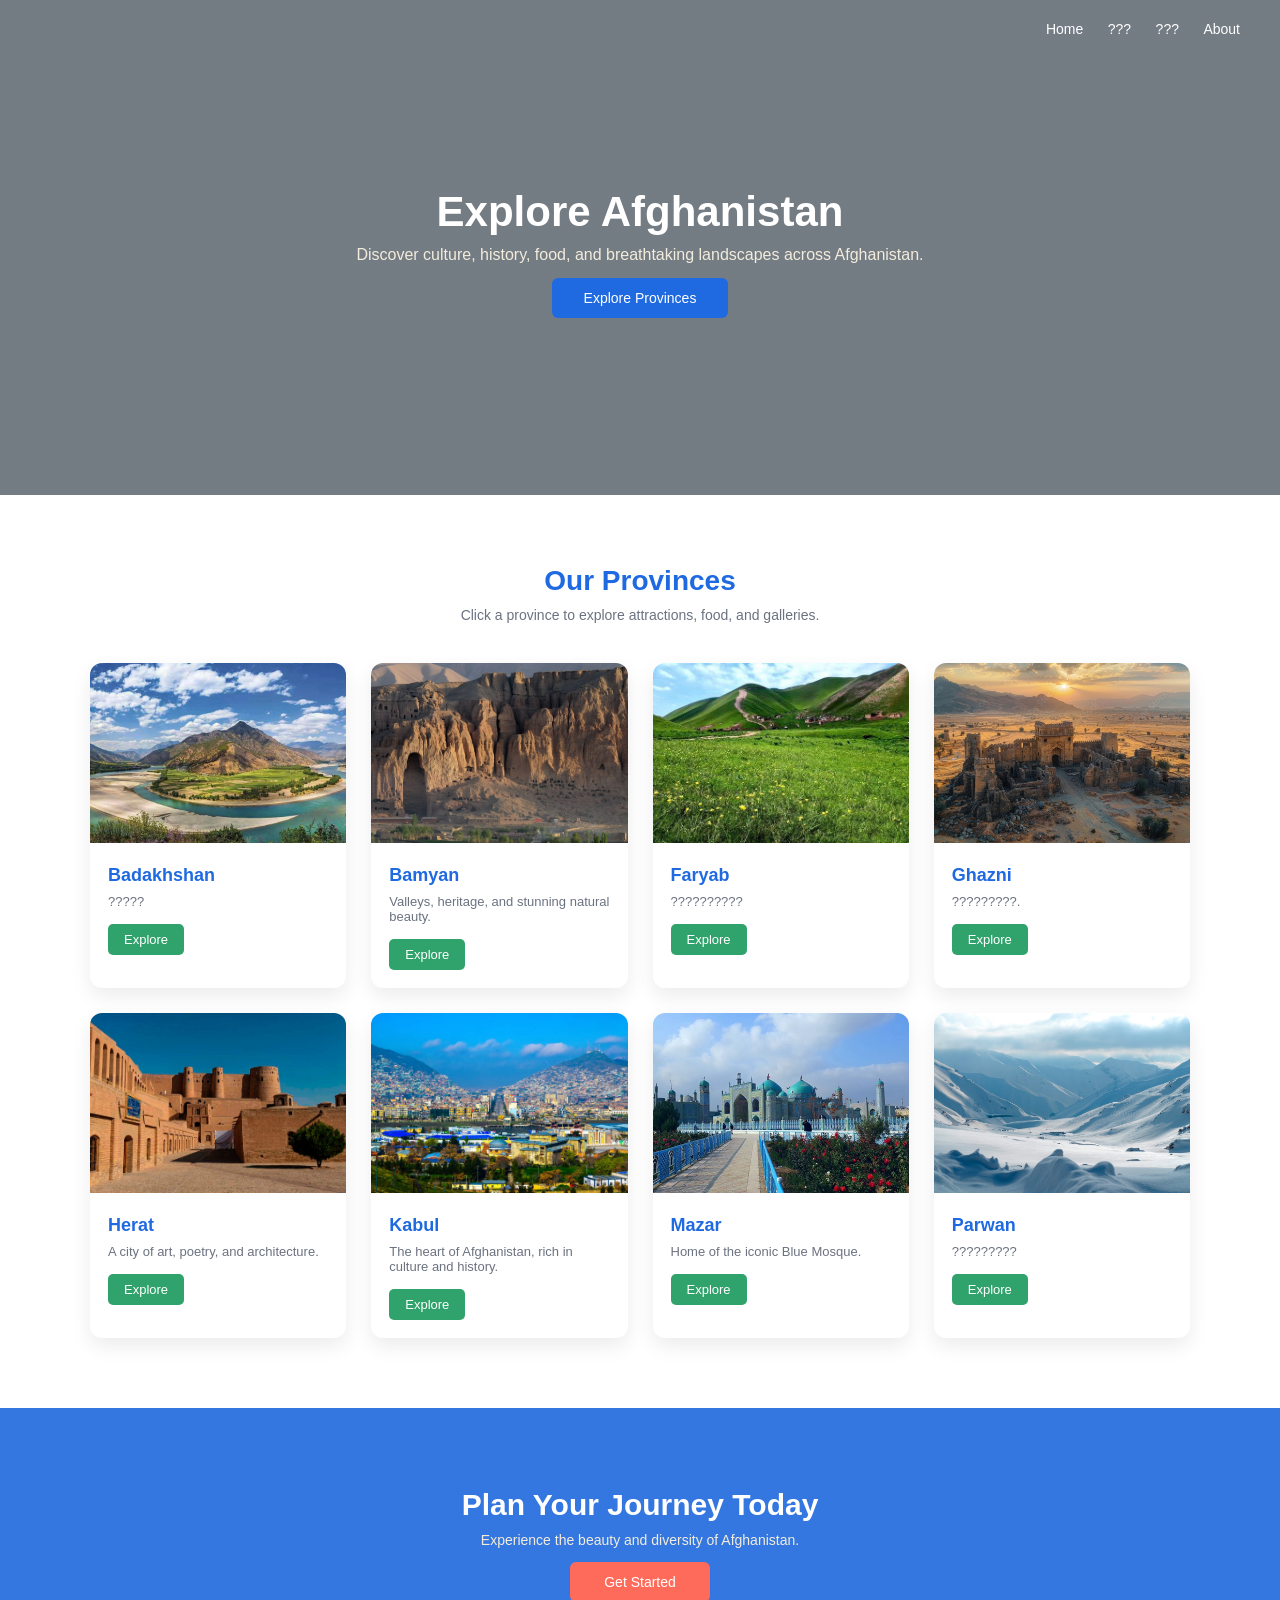
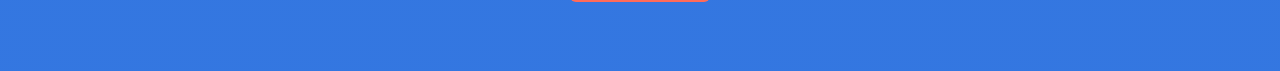
==== commit 9720f102: "Merge branch 'main' of https://github.com/GU-org/web-dev-cohort-2025 into Kabul-food-Mahbooba" ====
--- a/index.html
+++ b/index.html
@@ -1,4 +1,3 @@
-<<<<<<< HEAD
 <!DOCTYPE html>
 <html lang="en">
 <head>
@@ -184,204 +183,6 @@
             background-color: #2FA36B;
         }
     </style>
-=======
-<<<<<<< HEAD
-<!DOCTYPE html>
-<html lang="en">
-<head>
-    <meta charset="UTF-8">
-    <title>Afghanistan Tourism</title>
-
-    <style>
-        * {
-            margin: 0;
-            padding: 0;
-            box-sizing: border-box;
-        }
-
-        body {
-            font-family: Arial, sans-serif;
-            background-color: #F3ECDC;
-            color: #0B1F3B;
-        }
-
-        /* ---------- NAVBAR ---------- */
-        nav {
-            position: absolute;
-            top: 20px;
-            right: 40px;
-        }
-
-        nav a {
-            color: #FFFFFF;
-            text-decoration: none;
-            margin-left: 20px;
-            font-size: 14px;
-        }
-
-        nav a:hover {
-            color: #6FD1C7;
-        }
-
-        /* ---------- HERO ---------- */
-        .hero {
-            height: 55vh;
-            background: linear-gradient(
-                rgba(11, 31, 59, 0.55),
-                rgba(11, 31, 59, 0.55)
-            ),
-            url("images/afghanistan-hero.jpg") center/cover no-repeat;
-            display: flex;
-            align-items: center;
-            justify-content: center;
-            text-align: center;
-            color: #FFFFFF;
-        }
-
-        .hero h1 {
-            font-size: 42px;
-            margin-bottom: 10px;
-        }
-
-        .hero p {
-            font-size: 16px;
-            max-width: 600px;
-            margin: 0 auto 25px;
-            color: #F3ECDC;
-        }
-
-        .hero a {
-            background-color: #1F6AE1;
-            color: #FFFFFF;
-            padding: 12px 32px;
-            border-radius: 6px;
-            text-decoration: none;
-            font-size: 14px;
-        }
-
-        .hero a:hover {
-            background-color: #0B1F3B;
-        }
-
-        /* ---------- SECTION ---------- */
-        section {
-            padding: 70px 40px;
-            text-align: center;
-            background-color: #FFFFFF;
-        }
-
-        section h2 {
-            font-size: 28px;
-            color: #1F6AE1;
-            margin-bottom: 10px;
-        }
-
-        section p {
-            font-size: 14px;
-            color: #6B7280;
-            margin-bottom: 40px;
-        }
-
-        /* ---------- GRID ---------- */
-        .grid {
-            display: grid;
-            grid-template-columns: repeat(auto-fit, minmax(250px, 1fr));
-            gap: 25px;
-            max-width: 1100px;
-            margin: auto;
-        }
-
-        .card {
-            background-color: #FFFFFF;
-            border-radius: 12px;
-            overflow: hidden;
-            box-shadow: 0 8px 20px rgba(0,0,0,0.08);
-        }
-
-        .card img {
-            width: 100%;
-            height: 180px;
-            object-fit: cover;
-        }
-
-        .card-content {
-            padding: 18px;
-            text-align: left;
-        }
-
-        .card-content h3 {
-            font-size: 18px;
-            color: #1F6AE1;
-            margin-bottom: 8px;
-        }
-
-        .card-content p {
-            font-size: 13px;
-            color: #6B7280;
-            margin-bottom: 15px;
-        }
-
-        .card-content a {
-            display: inline-block;
-            background-color: #2FA36B;
-            color: #FFFFFF;
-            padding: 8px 16px;
-            border-radius: 5px;
-            font-size: 13px;
-            text-decoration: none;
-        }
-
-        .card-content a:hover {
-            background-color: #FF6B5A;
-        }
-
-        /* ---------- CTA ---------- */
-        .cta {
-            background: linear-gradient(
-                rgba(31, 106, 225, 0.9),
-                rgba(31, 106, 225, 0.9)
-            ),
-            url("images/footer-bg.jpg") center/cover no-repeat;
-            padding: 80px 20px;
-            text-align: center;
-            color: #FFFFFF;
-        }
-
-        .cta h2 {
-            font-size: 30px;
-            margin-bottom: 10px;
-        }
-
-        .cta p {
-            font-size: 14px;
-            margin-bottom: 25px;
-            color: #F3ECDC;
-        }
-
-        .cta a {
-            background-color: #FF6B5A;
-            color: #FFFFFF;
-            padding: 12px 34px;
-            border-radius: 6px;
-            text-decoration: none;
-            font-size: 14px;
-        }
-
-        .cta a:hover {
-            background-color: #2FA36B;
-        }
-    </style>
-=======
-<html lang="en">
-<head>
-    <meta charset="UTF-8">
-    <meta name="viewport" content="width=device-width, initial-scale=1.0">
-    <title>WebDev</title>
-    <link rel="stylesheet" href="Style.css"> 
-    <style>body{background-color: rgb(200, 200, 235);} </style> 
-    
->>>>>>> 5a6fe39 (Apple)
->>>>>>> f040ade7f6f9022809031911c0de8653e38a114f
 </head>
 <body>
 
@@ -402,27 +203,10 @@
         </div>
     </div>
 
-<<<<<<< HEAD
     <!-- PROVINCES -->
     <section id="Provinces">
         <h2>Our Provinces</h2>
         <p>Click a province to explore attractions, food, and galleries.</p>
-=======
-    <ol>
-<<<<<<< HEAD
-        <li>step 1</li>
-        <li>step 2</li>
-        <li>here is a third link</li>
-=======
-        <li>this is my file 1</li>
-        <li>step 2</li>
-
-    </ol>
-
-    <img src="IMG/download.jpg" alt="This is Aryana.">
-
-    <a href="https://www.youtube.com/watch?v=o_A2ki_PJy8">This is a link to a video</a>
->>>>>>> f040ade7f6f9022809031911c0de8653e38a114f
 
         <div class="grid">
             <div class="card">
@@ -462,7 +246,7 @@
                 <div class="card-content">
                     <h3>Herat</h3>
                     <p>A city of art, poetry, and architecture.</p>
-                    <a href="herat/home.html">Explore</a>
+                    <a href="Herat/index.html">Explore</a>
                 </div>
             </div>
             <div class="card">
@@ -470,7 +254,7 @@
                 <div class="card-content">
                     <h3>Kabul</h3>
                     <p>The heart of Afghanistan, rich in culture and history.</p>
-                    <a href="kabul/home.html">Explore</a>
+                    <a href="Kabul/index.html">Explore</a>
                 </div>
             </div>
             <div class="card">
@@ -478,7 +262,7 @@
                 <div class="card-content">
                     <h3>Mazar</h3>
                     <p>Home of the iconic Blue Mosque.</p>
-                    <a href="mazar/home.html">Explore</a>
+                    <a href="Mazar/index.html">Explore</a>
                 </div>
             </div>
             <div class="card">
@@ -500,4 +284,4 @@
     </div>
 
 </body>
-</html>+</html>
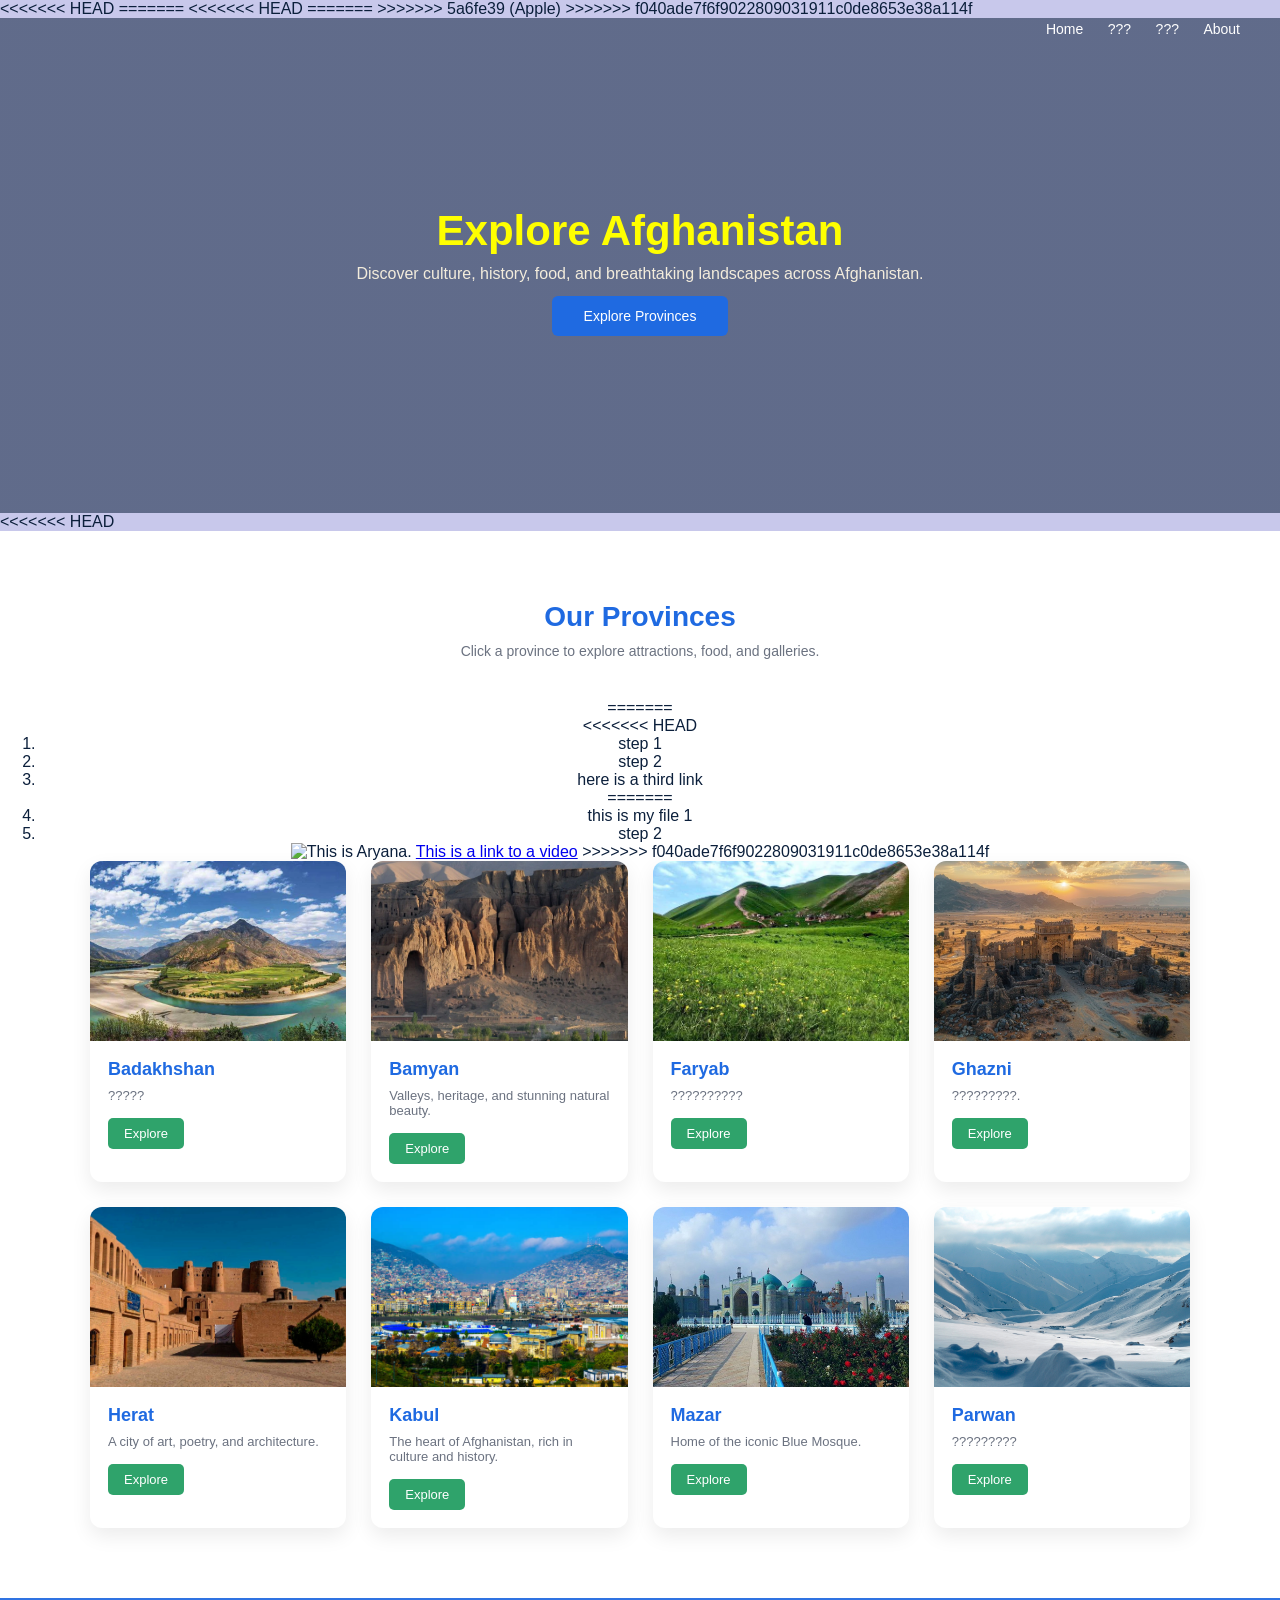
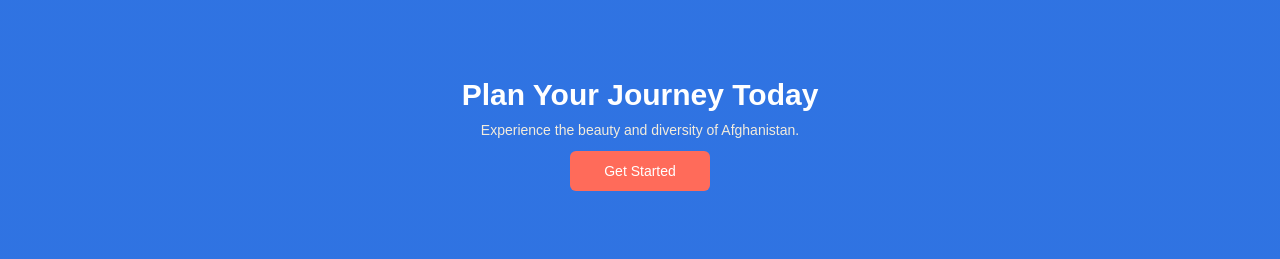
==== commit ecef3c7e: "Merge b0ad7358fe7c348b0fcdbdec568eaac6d8747be0 into 5be6876bf80b7805978fc9ab05a985e4102429e0" ====
--- a/index.html
+++ b/index.html
@@ -1,3 +1,4 @@
+<<<<<<< HEAD
 <!DOCTYPE html>
 <html lang="en">
 <head>
@@ -183,6 +184,204 @@
             background-color: #2FA36B;
         }
     </style>
+=======
+<<<<<<< HEAD
+<!DOCTYPE html>
+<html lang="en">
+<head>
+    <meta charset="UTF-8">
+    <title>Afghanistan Tourism</title>
+
+    <style>
+        * {
+            margin: 0;
+            padding: 0;
+            box-sizing: border-box;
+        }
+
+        body {
+            font-family: Arial, sans-serif;
+            background-color: #F3ECDC;
+            color: #0B1F3B;
+        }
+
+        /* ---------- NAVBAR ---------- */
+        nav {
+            position: absolute;
+            top: 20px;
+            right: 40px;
+        }
+
+        nav a {
+            color: #FFFFFF;
+            text-decoration: none;
+            margin-left: 20px;
+            font-size: 14px;
+        }
+
+        nav a:hover {
+            color: #6FD1C7;
+        }
+
+        /* ---------- HERO ---------- */
+        .hero {
+            height: 55vh;
+            background: linear-gradient(
+                rgba(11, 31, 59, 0.55),
+                rgba(11, 31, 59, 0.55)
+            ),
+            url("images/afghanistan-hero.jpg") center/cover no-repeat;
+            display: flex;
+            align-items: center;
+            justify-content: center;
+            text-align: center;
+            color: #FFFFFF;
+        }
+
+        .hero h1 {
+            font-size: 42px;
+            margin-bottom: 10px;
+        }
+
+        .hero p {
+            font-size: 16px;
+            max-width: 600px;
+            margin: 0 auto 25px;
+            color: #F3ECDC;
+        }
+
+        .hero a {
+            background-color: #1F6AE1;
+            color: #FFFFFF;
+            padding: 12px 32px;
+            border-radius: 6px;
+            text-decoration: none;
+            font-size: 14px;
+        }
+
+        .hero a:hover {
+            background-color: #0B1F3B;
+        }
+
+        /* ---------- SECTION ---------- */
+        section {
+            padding: 70px 40px;
+            text-align: center;
+            background-color: #FFFFFF;
+        }
+
+        section h2 {
+            font-size: 28px;
+            color: #1F6AE1;
+            margin-bottom: 10px;
+        }
+
+        section p {
+            font-size: 14px;
+            color: #6B7280;
+            margin-bottom: 40px;
+        }
+
+        /* ---------- GRID ---------- */
+        .grid {
+            display: grid;
+            grid-template-columns: repeat(auto-fit, minmax(250px, 1fr));
+            gap: 25px;
+            max-width: 1100px;
+            margin: auto;
+        }
+
+        .card {
+            background-color: #FFFFFF;
+            border-radius: 12px;
+            overflow: hidden;
+            box-shadow: 0 8px 20px rgba(0,0,0,0.08);
+        }
+
+        .card img {
+            width: 100%;
+            height: 180px;
+            object-fit: cover;
+        }
+
+        .card-content {
+            padding: 18px;
+            text-align: left;
+        }
+
+        .card-content h3 {
+            font-size: 18px;
+            color: #1F6AE1;
+            margin-bottom: 8px;
+        }
+
+        .card-content p {
+            font-size: 13px;
+            color: #6B7280;
+            margin-bottom: 15px;
+        }
+
+        .card-content a {
+            display: inline-block;
+            background-color: #2FA36B;
+            color: #FFFFFF;
+            padding: 8px 16px;
+            border-radius: 5px;
+            font-size: 13px;
+            text-decoration: none;
+        }
+
+        .card-content a:hover {
+            background-color: #FF6B5A;
+        }
+
+        /* ---------- CTA ---------- */
+        .cta {
+            background: linear-gradient(
+                rgba(31, 106, 225, 0.9),
+                rgba(31, 106, 225, 0.9)
+            ),
+            url("images/footer-bg.jpg") center/cover no-repeat;
+            padding: 80px 20px;
+            text-align: center;
+            color: #FFFFFF;
+        }
+
+        .cta h2 {
+            font-size: 30px;
+            margin-bottom: 10px;
+        }
+
+        .cta p {
+            font-size: 14px;
+            margin-bottom: 25px;
+            color: #F3ECDC;
+        }
+
+        .cta a {
+            background-color: #FF6B5A;
+            color: #FFFFFF;
+            padding: 12px 34px;
+            border-radius: 6px;
+            text-decoration: none;
+            font-size: 14px;
+        }
+
+        .cta a:hover {
+            background-color: #2FA36B;
+        }
+    </style>
+=======
+<html lang="en">
+<head>
+    <meta charset="UTF-8">
+    <meta name="viewport" content="width=device-width, initial-scale=1.0">
+    <title>WebDev</title>
+    <link rel="stylesheet" href="Style.css"> 
+    <style>body{background-color: rgb(200, 200, 235);} </style> 
+    
+>>>>>>> 5a6fe39 (Apple)
+>>>>>>> f040ade7f6f9022809031911c0de8653e38a114f
 </head>
 <body>
 
@@ -203,10 +402,27 @@
         </div>
     </div>
 
+<<<<<<< HEAD
     <!-- PROVINCES -->
     <section id="Provinces">
         <h2>Our Provinces</h2>
         <p>Click a province to explore attractions, food, and galleries.</p>
+=======
+    <ol>
+<<<<<<< HEAD
+        <li>step 1</li>
+        <li>step 2</li>
+        <li>here is a third link</li>
+=======
+        <li>this is my file 1</li>
+        <li>step 2</li>
+
+    </ol>
+
+    <img src="IMG/download.jpg" alt="This is Aryana.">
+
+    <a href="https://www.youtube.com/watch?v=o_A2ki_PJy8">This is a link to a video</a>
+>>>>>>> f040ade7f6f9022809031911c0de8653e38a114f
 
         <div class="grid">
             <div class="card">
@@ -284,4 +500,4 @@
     </div>
 
 </body>
-</html>
+</html>
--- a/Style.css
+++ b/Style.css
@@ -0,0 +1,2 @@
+h1{color: yellow;}
+body{background-color: rgb(39, 136, 39);}
